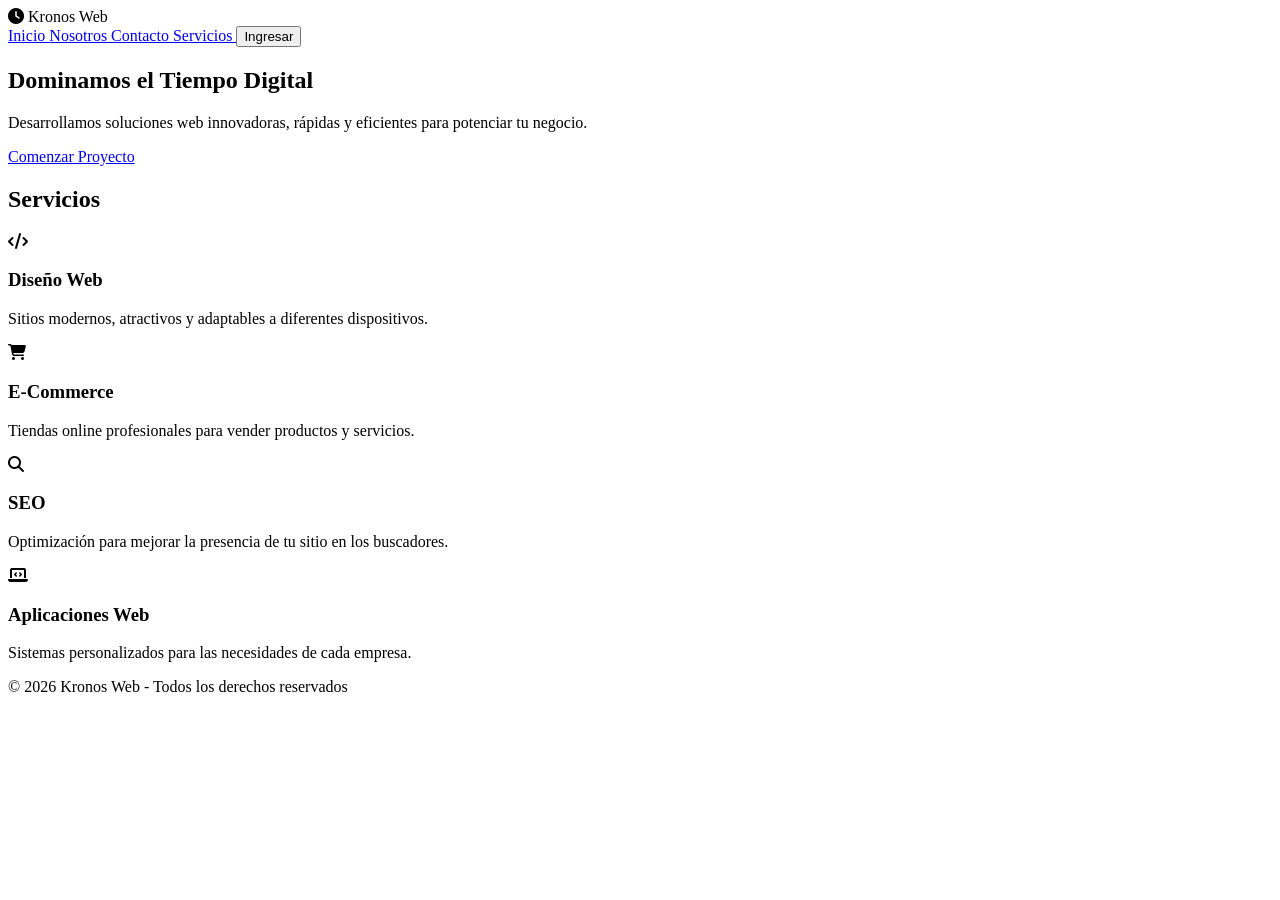
==== index.html @ 8485198b "Add files via upload" ====
<!DOCTYPE html>
<html lang="es">

<head>

    <meta charset="UTF-8">

    <meta name="viewport" content="width=device-width, initial-scale=1.0">

    <title>Kronos Web - Inicio</title>

    <link rel="stylesheet" href="style.css">

    <link rel="preconnect" href="https://fonts.googleapis.com">

    <link href="https://fonts.googleapis.com/css2?family=Poppins:wght@300;400;500;600;700&display=swap"
          rel="stylesheet">

    <link rel="stylesheet"
          href="https://cdnjs.cloudflare.com/ajax/libs/font-awesome/6.5.1/css/all.min.css">


    <style>

        /* VENTANA DE INGRESO */

        #loginModal {
            display: none;
            position: fixed;
            top: 0;
            left: 0;
            width: 100%;
            height: 100%;

            background: rgba(0, 0, 0, 0.85);

            justify-content: center;
            align-items: center;

            z-index: 9999;
        }

        #loginModal .login-box {
            width: 350px;
            padding: 35px;

            background: #1e293b;

            border-radius: 20px;

            position: relative;

            box-shadow: 0 10px 40px rgba(0, 0, 0, 0.5);
        }

        #loginModal h2 {
            color: white;
            text-align: center;

            margin-bottom: 25px;
        }

        #loginModal label {
            display: block;

            color: white;

            margin-bottom: 6px;
        }

        #loginModal input {
            width: 100%;

            padding: 13px;

            margin-bottom: 15px;

            border: none;

            border-radius: 10px;

            background: #0f172a;

            color: white;

            outline: none;
        }

        #loginModal input:focus {
            border: 2px solid #38bdf8;
        }

        #loginModal .login-submit {
            width: 100%;

            padding: 13px;

            border: none;

            border-radius: 10px;

            background: #38bdf8;

            color: #000;

            font-weight: bold;

            cursor: pointer;

            transition: 0.3s;
        }

        #loginModal .login-submit:hover {
            transform: scale(1.03);
        }

        #closeLogin {
            position: absolute;

            top: 10px;
            right: 18px;

            font-size: 30px;

            color: white;

            cursor: pointer;
        }

        #closeLogin:hover {
            color: #38bdf8;
        }

    </style>

</head>


<body>


<header>

    <div class="logo">

        <i class="fa-solid fa-clock"></i>

        <span>Kronos Web</span>

    </div>


    <nav>

        <a href="index.html">
            Inicio
        </a>

        <a href="nosotros.html">
            Nosotros
        </a>

        <a href="contacto.html">
            Contacto
        </a>

        <a href="#servicios">
            Servicios
        </a>


        <!-- BOTÓN INGRESAR -->

        <button id="loginBtn"
                type="button"
                onclick="abrirLogin()">

            Ingresar

        </button>

    </nav>

</header>



<main>


    <!-- INICIO -->

    <section class="hero" id="inicio">

        <div class="hero-content">

            <h1>
                Dominamos el Tiempo Digital
            </h1>


            <p>

                Desarrollamos soluciones web innovadoras,
                rápidas y eficientes para potenciar tu negocio.

            </p>


            <a href="contacto.html"
               class="cta">

                Comenzar Proyecto

            </a>

        </div>

    </section>



    <!-- SERVICIOS -->

    <section id="servicios">

        <h2>
            Servicios
        </h2>


        <div class="service-grid">


            <article class="service">

                <i class="fa-solid fa-code"></i>

                <h3>
                    Diseño Web
                </h3>

                <p>

                    Sitios modernos, atractivos y adaptables
                    a diferentes dispositivos.

                </p>

            </article>



            <article class="service">

                <i class="fa-solid fa-cart-shopping"></i>

                <h3>
                    E-Commerce
                </h3>

                <p>

                    Tiendas online profesionales para
                    vender productos y servicios.

                </p>

            </article>



            <article class="service">

                <i class="fa-solid fa-magnifying-glass"></i>

                <h3>
                    SEO
                </h3>

                <p>

                    Optimización para mejorar la presencia
                    de tu sitio en los buscadores.

                </p>

            </article>



            <article class="service">

                <i class="fa-solid fa-laptop-code"></i>

                <h3>
                    Aplicaciones Web
                </h3>

                <p>

                    Sistemas personalizados para las
                    necesidades de cada empresa.

                </p>

            </article>


        </div>

    </section>


</main>



<!-- ================================= -->
<!-- VENTANA DE INICIO DE SESIÓN -->
<!-- ================================= -->

<div id="loginModal">


    <div class="login-box">


        <!-- BOTÓN X -->

        <span id="closeLogin"
              onclick="cerrarLogin()">

            &times;

        </span>


        <h2>
            Iniciar Sesión
        </h2>


        <form id="loginForm">


            <label for="loginCorreo">
                Correo electrónico
            </label>


            <input
                type="email"
                id="loginCorreo"
                placeholder="Ingresá tu correo"
                required
            >



            <label for="loginPassword">
                Contraseña
            </label>


            <input
                type="password"
                id="loginPassword"
                placeholder="Ingresá tu contraseña"
                required
            >



            <button
                type="submit"
                class="login-submit">

                Ingresar

            </button>


        </form>


    </div>

</div>



<footer>

    <p>
        © 2026 Kronos Web - Todos los derechos reservados
    </p>

</footer>



<script>


/* =================================
   ABRIR VENTANA DE INGRESO
   ================================= */

function abrirLogin() {

    document.getElementById("loginModal").style.display = "flex";

}



/* =================================
   CERRAR VENTANA DE INGRESO
   ================================= */

function cerrarLogin() {

    document.getElementById("loginModal").style.display = "none";

}



/* =================================
   CERRAR AL HACER CLIC AFUERA
   ================================= */

document.getElementById("loginModal").addEventListener("click", function(event) {

    if (event.target === this) {

        cerrarLogin();

    }

});



/* =================================
   VALIDAR FORMULARIO
   ================================= */

document.getElementById("loginForm").addEventListener("submit", function(event) {

    event.preventDefault();


    const correo = document.getElementById("loginCorreo").value;

    const password = document.getElementById("loginPassword").value;


    if (correo === "" || password === "") {

        alert("Completá todos los campos.");

        return;

    }


    alert("Inicio de sesión exitoso");


    cerrarLogin();


    document.getElementById("loginForm").reset();

});


</script>


</body>

</html>
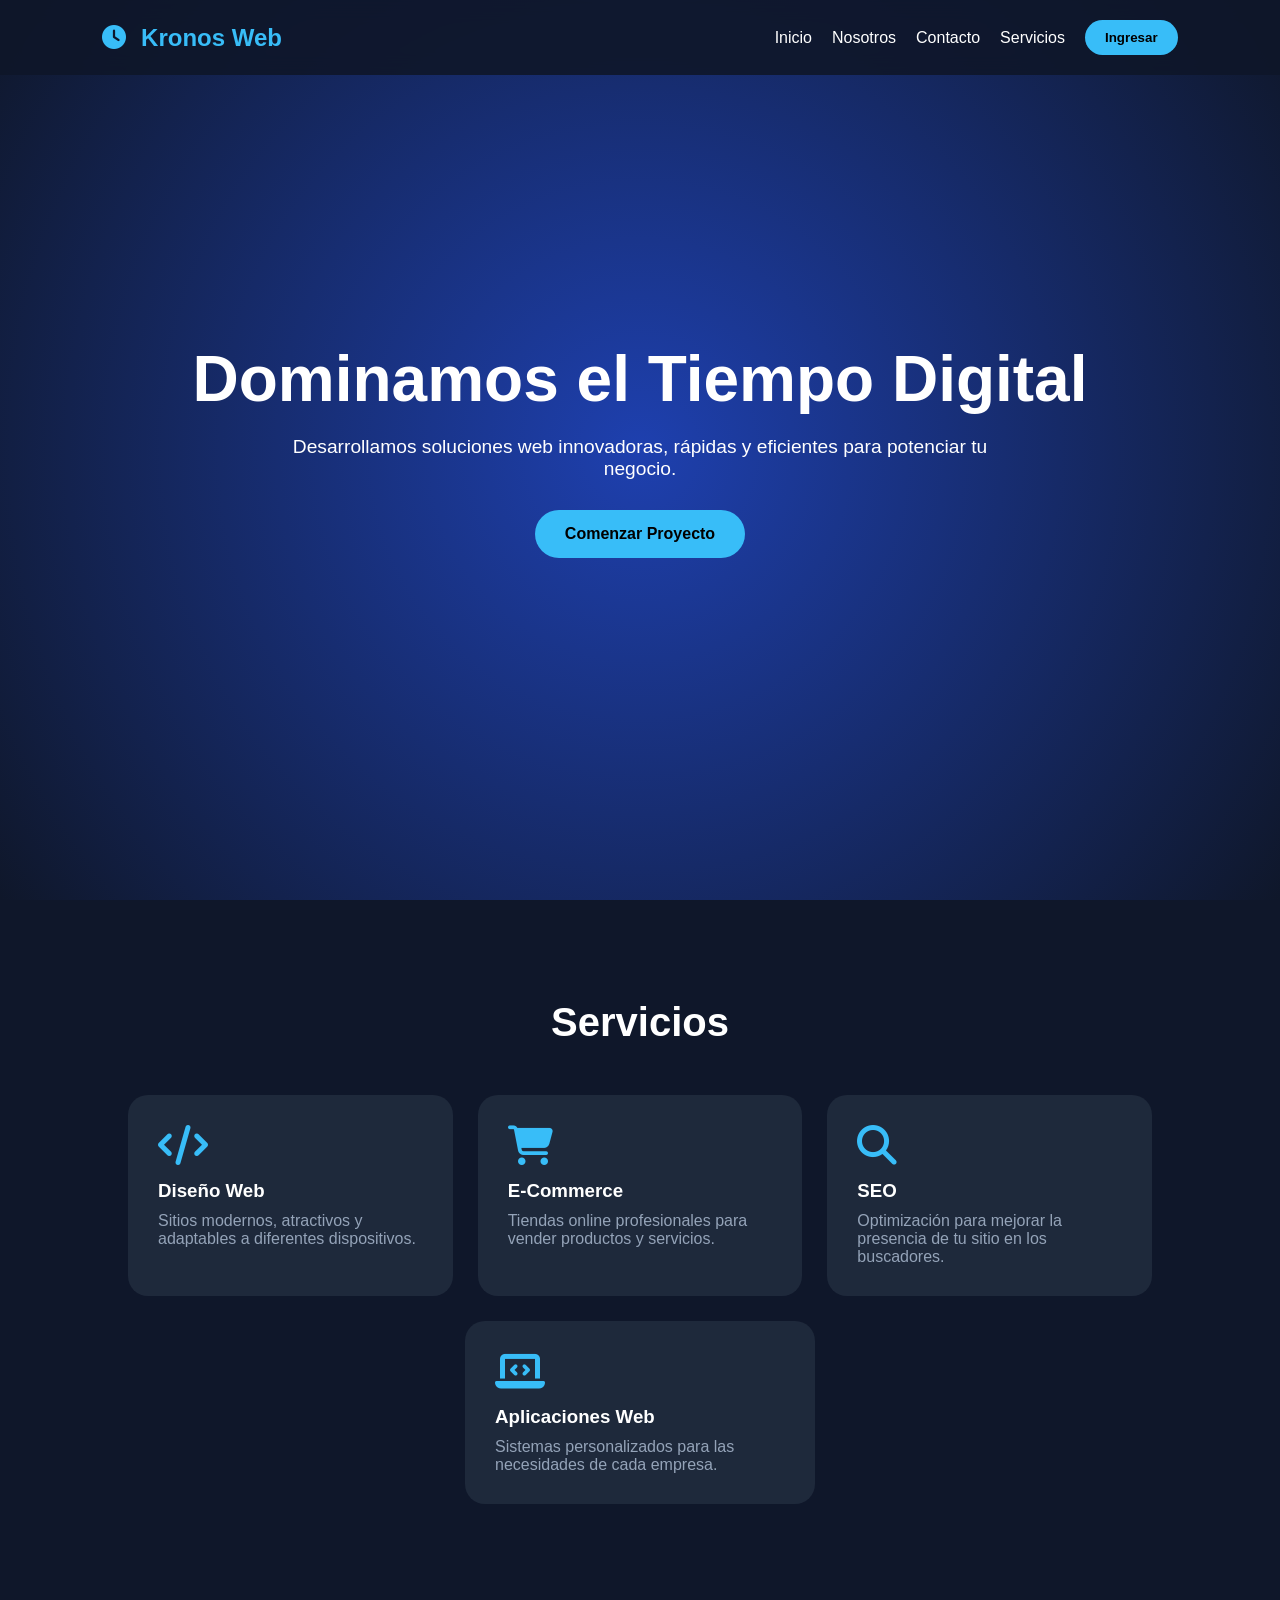
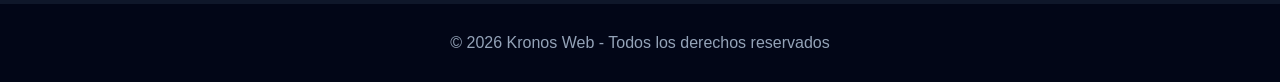
==== commit b327d944: "Add files via upload" ====
--- a/index.html
+++ b/index.html
@@ -9,7 +9,7 @@
 
     <title>Kronos Web - Inicio</title>
 
-    <link rel="stylesheet" href="style.css">
+    <link rel="stylesheet" href="Style.css">
 
     <link rel="preconnect" href="https://fonts.googleapis.com">
 
--- a/Style.css
+++ b/Style.css
@@ -0,0 +1,504 @@
+:root {
+    --fondo: #0f172a;
+    --fondo-secundario: #1e293b;
+    --fondo-footer: #020617;
+    --primario: #38bdf8;
+    --borde: #334155;
+    --texto: #ffffff;
+    --texto-secundario: #94a3b8;
+}
+
+* {
+    margin: 0;
+    padding: 0;
+    box-sizing: border-box;
+    font-family: 'Poppins', sans-serif;
+}
+
+html {
+    scroll-behavior: smooth;
+}
+
+body {
+    background: var(--fondo);
+    color: var(--texto);
+    overflow-x: hidden;
+}
+
+/* HEADER */
+
+header {
+    position: fixed;
+    top: 0;
+    width: 100%;
+
+    display: flex;
+    justify-content: space-between;
+    align-items: center;
+
+    padding: 20px 8%;
+
+    background: rgba(15, 23, 42, 0.9);
+    backdrop-filter: blur(10px);
+
+    z-index: 1000;
+}
+
+.logo {
+    font-size: 1.5rem;
+    font-weight: 700;
+    color: var(--primario);
+}
+
+.logo i {
+    margin-right: 8px;
+}
+
+/* NAVEGACIÓN - FLEXBOX */
+
+nav {
+    display: flex;
+    gap: 20px;
+    align-items: center;
+}
+
+nav a {
+    color: var(--texto);
+    text-decoration: none;
+    transition: all 0.3s ease;
+}
+
+nav a:hover {
+    color: var(--primario);
+    transform: translateY(-2px);
+}
+
+#loginBtn {
+    padding: 10px 20px;
+    border: none;
+    border-radius: 30px;
+
+    background: var(--primario);
+    color: #000;
+
+    cursor: pointer;
+    font-weight: 600;
+
+    transition: all 0.3s ease;
+}
+
+#loginBtn:hover {
+    transform: scale(1.05);
+}
+
+/* HERO */
+
+.hero {
+    min-height: 100vh;
+
+    display: flex;
+    justify-content: center;
+    align-items: center;
+
+    text-align: center;
+
+    padding: 100px 10%;
+
+    background:
+        radial-gradient(
+            circle at center,
+            #1e40af,
+            var(--fondo)
+        );
+}
+
+.hero-content {
+    animation: fadeUp 1.5s ease;
+}
+
+.hero h1 {
+    font-size: 4rem;
+    margin-bottom: 20px;
+}
+
+.hero p {
+    max-width: 700px;
+    margin: auto;
+    font-size: 1.2rem;
+}
+
+.cta {
+    display: inline-block;
+
+    margin-top: 30px;
+    padding: 15px 30px;
+
+    background: var(--primario);
+    color: #000;
+
+    font-weight: bold;
+
+    border-radius: 40px;
+
+    text-decoration: none;
+
+    transition: all 0.3s ease;
+}
+
+.cta:hover {
+    transform: translateY(-5px);
+}
+
+/* SECCIONES */
+
+section {
+    padding: 100px 10%;
+}
+
+h2 {
+    text-align: center;
+    margin-bottom: 50px;
+    font-size: 2.5rem;
+}
+
+/* CARDS */
+
+.cards {
+    display: flex;
+    justify-content: center;
+    flex-wrap: wrap;
+    gap: 25px;
+}
+
+.card {
+    background: var(--fondo-secundario);
+
+    padding: 30px;
+
+    border-radius: 20px;
+
+    flex: 1 1 250px;
+    max-width: 350px;
+
+    text-align: center;
+
+    transition: all 0.4s ease;
+}
+
+.card:hover {
+    transform: translateY(-10px);
+}
+
+.card i {
+    font-size: 3rem;
+    color: var(--primario);
+    margin-bottom: 20px;
+}
+
+.card h2 {
+    font-size: 1.5rem;
+    margin-bottom: 15px;
+}
+
+.card p {
+    color: var(--texto-secundario);
+}
+
+/* SERVICIOS */
+
+.service-grid {
+    display: flex;
+    justify-content: center;
+    flex-wrap: wrap;
+    gap: 25px;
+}
+
+.service {
+    background: var(--fondo-secundario);
+
+    padding: 30px;
+
+    border-radius: 20px;
+
+    flex: 1 1 250px;
+    max-width: 350px;
+
+    transition: all 0.4s ease;
+}
+
+.service:hover {
+    transform: translateY(-10px);
+}
+
+.service i {
+    font-size: 2.5rem;
+    color: var(--primario);
+    margin-bottom: 15px;
+}
+
+.service h3 {
+    margin-bottom: 10px;
+}
+
+.service p {
+    color: var(--texto-secundario);
+}
+
+/* TÍTULO DE PÁGINAS */
+
+.page-title {
+    min-height: 50vh;
+
+    display: flex;
+    flex-direction: column;
+
+    justify-content: center;
+    align-items: center;
+
+    text-align: center;
+
+    background:
+        radial-gradient(
+            circle at center,
+            #1e40af,
+            var(--fondo)
+        );
+}
+
+.page-title h1 {
+    font-size: 3.5rem;
+    margin-bottom: 15px;
+}
+
+.page-title p {
+    color: var(--texto-secundario);
+}
+
+/* GALERÍA */
+
+.galeria-grid {
+    display: flex;
+    justify-content: center;
+    flex-wrap: wrap;
+    gap: 25px;
+}
+
+.galeria-item {
+    background: var(--fondo-secundario);
+
+    border-radius: 20px;
+
+    overflow: hidden;
+
+    flex: 1 1 260px;
+    max-width: 400px;
+
+    border: 1px solid var(--borde);
+
+    transition: all 0.4s ease;
+}
+
+.galeria-item:hover {
+    transform: translateY(-10px);
+    border-color: var(--primario);
+}
+
+.galeria-item img {
+    width: 100%;
+    height: 200px;
+
+    object-fit: cover;
+
+    display: block;
+}
+
+.galeria-info {
+    padding: 20px;
+}
+
+.galeria-info h3 {
+    color: var(--primario);
+    margin-bottom: 8px;
+}
+
+.galeria-info p {
+    font-size: 0.9rem;
+    color: var(--texto-secundario);
+}
+
+/* FORMULARIO */
+
+.contact-form {
+    max-width: 600px;
+    margin: auto;
+
+    display: flex;
+    flex-direction: column;
+
+    gap: 12px;
+}
+
+.contact-form label {
+    font-weight: 500;
+    margin-top: 5px;
+}
+
+input,
+textarea {
+    width: 100%;
+
+    padding: 15px;
+
+    border: 1px solid transparent;
+    border-radius: 10px;
+
+    background: var(--fondo-secundario);
+    color: var(--texto);
+
+    outline: none;
+}
+
+input:focus,
+textarea:focus {
+    border-color: var(--primario);
+}
+
+textarea {
+    resize: vertical;
+}
+
+.contact-form button {
+    padding: 15px;
+
+    background: var(--primario);
+
+    border: none;
+    border-radius: 10px;
+
+    font-weight: bold;
+
+    cursor: pointer;
+
+    transition: all 0.3s ease;
+}
+
+.contact-form button:hover {
+    transform: translateY(-3px);
+}
+
+/* FOOTER */
+
+footer {
+    text-align: center;
+
+    padding: 30px;
+
+    background: var(--fondo-footer);
+
+    color: var(--texto-secundario);
+}
+
+/* MODAL */
+
+.modal {
+    display: none;
+
+    position: fixed;
+
+    width: 100%;
+    height: 100%;
+
+    background: rgba(0, 0, 0, 0.8);
+
+    justify-content: center;
+    align-items: center;
+
+    z-index: 2000;
+}
+
+.modal-content {
+    background: var(--fondo-secundario);
+
+    padding: 40px;
+
+    border-radius: 20px;
+
+    width: 350px;
+
+    position: relative;
+}
+
+.modal-content h2 {
+    font-size: 1.8rem;
+    margin-bottom: 25px;
+}
+
+.modal-content form {
+    display: flex;
+    flex-direction: column;
+    gap: 15px;
+}
+
+.modal-content button {
+    padding: 15px;
+
+    background: var(--primario);
+
+    border: none;
+    border-radius: 10px;
+
+    font-weight: bold;
+
+    cursor: pointer;
+}
+
+.close {
+    position: absolute;
+
+    right: 20px;
+    top: 10px;
+
+    cursor: pointer;
+
+    font-size: 30px;
+}
+
+/* ANIMACIÓN */
+
+@keyframes fadeUp {
+
+    from {
+        opacity: 0;
+        transform: translateY(50px);
+    }
+
+    to {
+        opacity: 1;
+        transform: translateY(0);
+    }
+
+}
+
+/* RESPONSIVE */
+
+@media (max-width: 768px) {
+
+    header {
+        flex-direction: column;
+        gap: 15px;
+    }
+
+    nav {
+        flex-wrap: wrap;
+        justify-content: center;
+    }
+
+    .hero h1 {
+        font-size: 2.5rem;
+    }
+
+    .page-title h1 {
+        font-size: 2.5rem;
+    }
+
+}
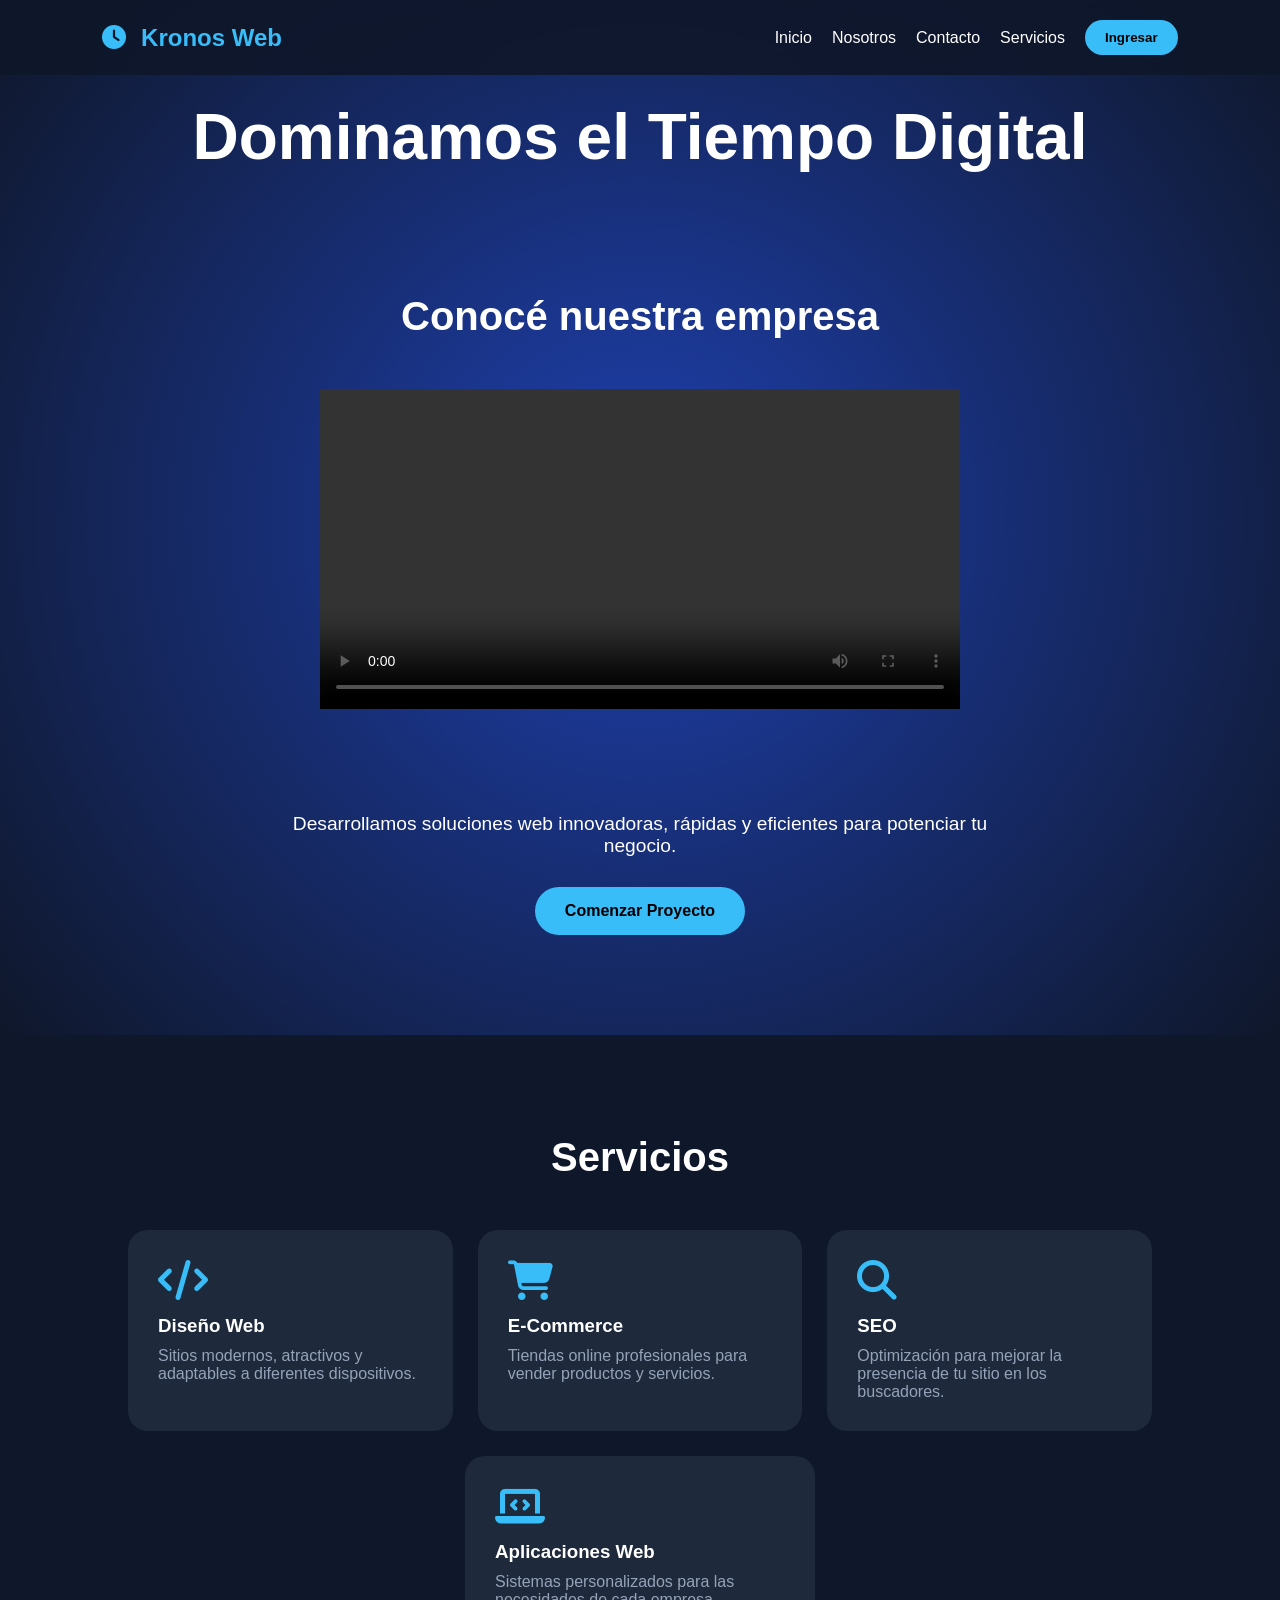
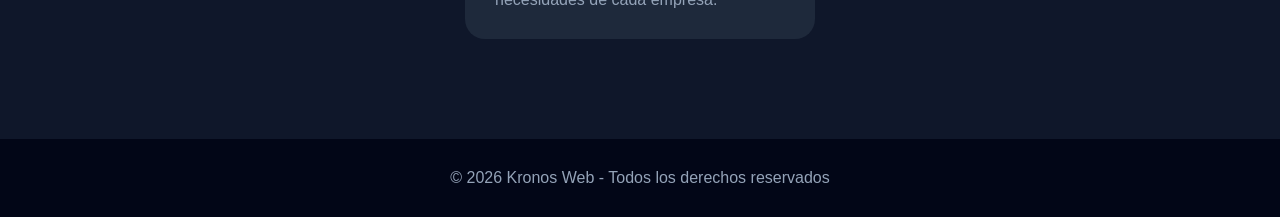
==== commit ae938b43: "Add files via upload" ====
--- a/index.html
+++ b/index.html
@@ -198,7 +198,14 @@
                 Dominamos el Tiempo Digital
             </h1>
 
-
+<section id="video-corporativo">
+<h2>Conocé nuestra empresa</h2>
+<video controls width="640">
+<source src="video/video Corporativo_Kronosweb.mp4"
+type="video/mp4">
+Tu navegador no puede reproducir este video.
+</video>
+</section>
             <p>
 
                 Desarrollamos soluciones web innovadoras,
